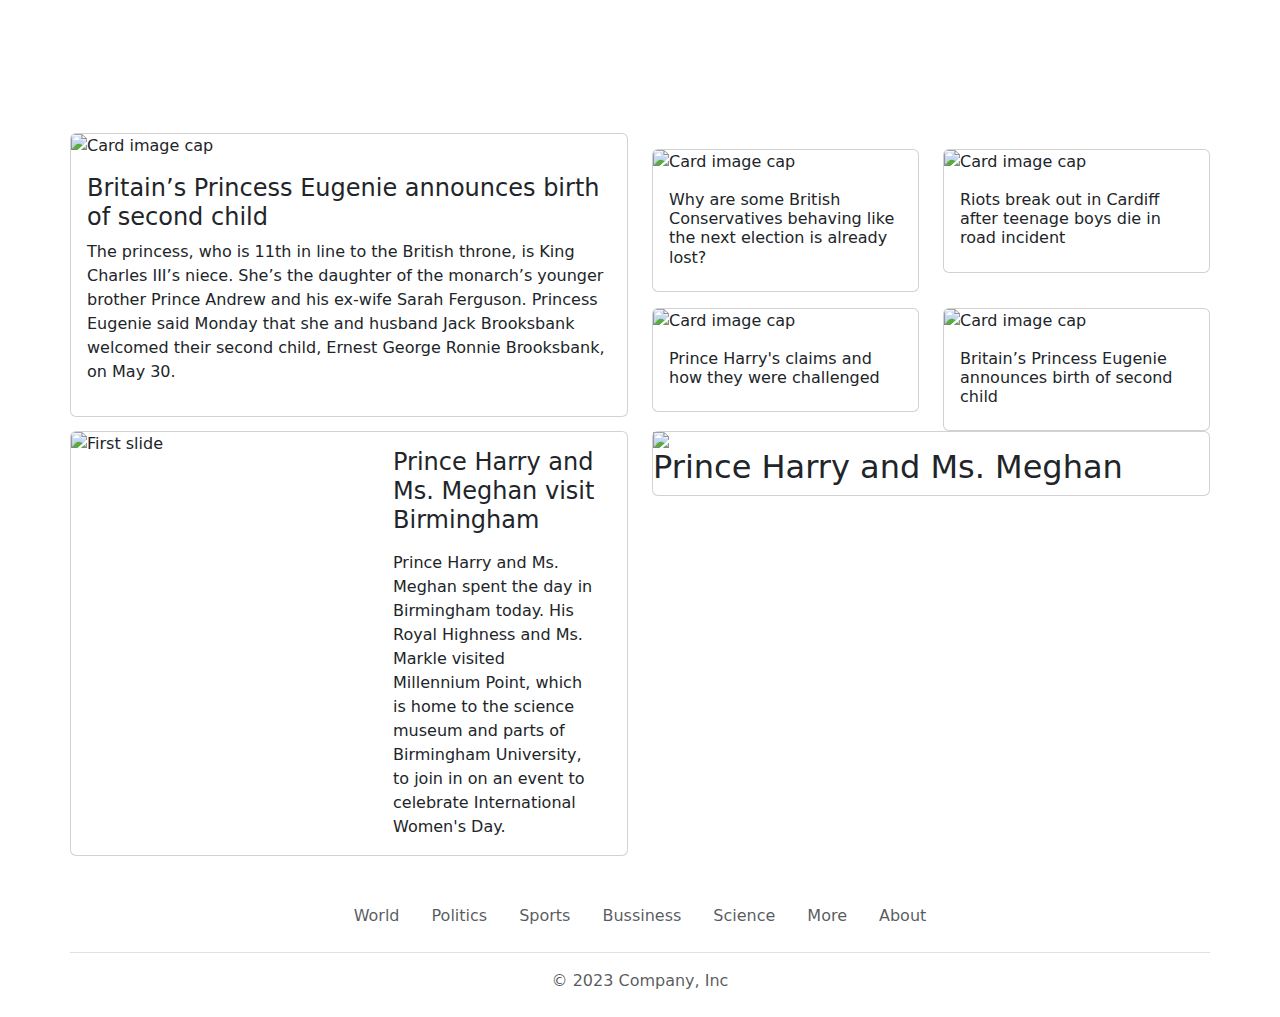
==== news.html @ 0f6a2275 "Add files via upload" ====
<!DOCTYPE html>
<html>

<head>
    <title>News</title>
</head>
<meta name="viewport" content="width=device-width, initial-scale=1">
<link href="https://fonts.googleapis.com/css?family=Rubik:300,400,500,700,900|Montserrat:300,400,500,600,700,800,900"
    rel="stylesheet" type="text/css">
<link href="assets/fonts/feather/style.min.css" rel="stylesheet">
<link href="assets/fonts/simple-line-icons/style.css" rel="stylesheet">
<link href="https://cdn.jsdelivr.net/npm/bootstrap@5.2.3/dist/css/bootstrap.min.css" rel="stylesheet">
<script src="https://cdn.jsdelivr.net/npm/bootstrap@5.2.3/dist/js/bootstrap.bundle.min.js"></script>
<link href="https://cdnjs.cloudflare.com/ajax/libs/font-awesome/4.7.0/css/font-awesome.min.css" rel="stylesheet">

<!--<link href="style.css" rel="stylesheet">-->
<link href="css/news.css" rel="stylesheet">
<style>

</style>

<body>
    <nav class="navbar navbar-expand-sm navbar-dark fst-nav">
        <div class="container-fluid">
            <div class="navbar-container">
                <div class="collapse navbar-collapse d-block">
                    <a class="navbar-brand" href="#">
                        <i style="font-size:xx-large" class="fa fa-sharp fa-solid fa-globe"></i>
                        <span>News</span>
                    </a>

                </div>
            </div>
            <div class="navbar-container">
                <div class="collapse navbar-collapse d-block">
                    <ul class="navbar-nav">
                        <li class="nav-item pr-3">
                            <a class="nav-link"><i class="fa fa-home"></i></a>
                        </li>
                        <li class="nav-item">
                            <a href="news.html" class="nav-link"><i class="fa fa-sharp fa-solid fa-globe"></i></a>
                        </li>
                        <li class="nav-item">
                            <a class="nav-link" href="index.html"><i class="fa fa-user"></i></a>
                        </li>

                    </ul>


                </div>
            </div>
        </div>
    </nav>
    <nav class="navbar navbar-expand-sm navbar-dark news">
        <div class="container-fluid">
            <div class="navbar-container">
                <div class="collapse navbar-collapse d-block">
                    <ul class="navbar-nav">
                        <li class="nav-item">
                            <a class="nav-link active" aria-current="page" href="#">World</a>
                        </li>
                        <li class="nav-item">
                            <a class="nav-link" href="#">Politics</a>
                        </li>
                        <li class="nav-item">
                            <a class="nav-link" href="#">Sports</a>
                        </li>
                        <li class="nav-item">
                            <a class="nav-link" href="#">Bussiness</a>
                        </li>
                        <li class="nav-item">
                            <a class="nav-link" href="#">Science</a>
                        </li>

                    </ul>

                </div>
            </div>
            <div class="navbar-container">
                <div class="collapse navbar-collapse d-block">
                    <ul class="navbar-nav">
                        <li class="nav-item pr-3">
                            <a class="nav-link"><i class="fa fa-home"></i></a>
                        </li>
                        <li class="nav-item">
                            <a href="news.html" class="nav-link"><i class="fa fa-sharp fa-solid fa-globe"></i></a>
                        </li>
                        <li class="nav-item">
                            <a class="nav-link" href="index.html"><i class="fa fa-user"></i></a>
                        </li>

                    </ul>


                </div>
            </div>
        </div>
    </nav>

    <div class="container mt-3 p-0">

        <div class="row">

            <div class="col-12 col-l-6 col-xl-6 col-md-12 col-sm-12">
                <div class="card mt-0 pt-0 ">
                    <img class="card-img-top" src="img/princess-eugenie-jack-brooksbank-file-090321.webp"
                        alt="Card image cap">
                    <div class="card-body">
                        <h4 class="card-h">Britain’s Princess Eugenie announces birth of second child</h4>
                        <p>The princess, who is 11th in line to the British throne, is King Charles III’s niece. She’s
                            the daughter of the monarch’s younger brother Prince Andrew and his ex-wife Sarah Ferguson.

                            Princess Eugenie said Monday that she and husband Jack Brooksbank welcomed their second
                            child, Ernest George Ronnie Brooksbank, on May 30.</p>
                    </div>
                </div>
            </div>
            <div class="col-12 col-l-6 col-xl-6 col-md-12 col-sm-12">
                <div class="row  mt-3">
                    <div class="col-12 col-l-6 col-xl-6 col-md-12 col-sm-12">
                        <div class="card mt-0 pt-0 ">
                            <img class="card-img-top" src="img/national-conservatism-conference-uk.webp"
                                alt="Card image cap">
                            <div class="card-body">
                                <h6 class="card-h">Why are some British Conservatives behaving like the next election is
                                    already lost?</h6>
                            </div>
                        </div>
                    </div>
                    <div class="col-12 col-l-6 col-xl-6 col-md-12 col-sm-12">
                        <div class="card mt-0 pt-0 ">
                            <img class="card-img-top" src="img/cardiff-unrest-052323.jpg" alt="Card image cap">
                            <div class="card-body">
                                <h6 class="card-h">Riots break out in Cardiff after teenage boys die in road incident
                                </h6>
                            </div>
                        </div>
                    </div>
                </div>
                <div class=" col-l-6 col-xl-6 col-md-12 col-sm-12"></div>
                <div class="row  mt-3">
                    <div class="col-12 col-l-6 col-xl-6 col-md-12 col-sm-12">
                        <div class="card mt-0 pt-0 ">
                            <img class="card-img-top" src="img/_princeharryrollsbuildingh.png.webp"
                                alt="Card image cap">
                            <div class="card-body">
                                <h6 class="card-h">Prince Harry's claims and how they were challenged
                                </h6>
                            </div>
                        </div>
                    </div>
                    <div class="col-12 col-l-6 col-xl-6 col-md-12 col-sm-12">
                        <div class="card mt-0 pt-0 ">
                            <img class="card-img-top" src="img/2018_01_22_39265_1516621872._large.jpg"
                                alt="Card image cap">
                            <div class="card-body">
                                <h6 class="card-h">Britain’s Princess Eugenie announces birth of second child</h6>

                            </div>
                        </div>
                    </div>
                </div>

            </div>
        </div>
        <div class="row match-height">
            <div class="col-xl-6 col-lg-12">
                <div  class="card overflow-hidden">
                    <div  class="row">
                        <div  class="col-sm-6 col-12">
                            <div class="card-img">
                                    <div >
                                        <div ><img  src="img/prince-harry-and-meghan-markle-visit-birmingham.jpg" alt="First slide"
                                                class="d-block w-100 ng-star-inserted"><!----></div>
                                  
                                
                                    </div>
                              </div>
                        </div>
                        <div class="col-sm-6 col-12 d-flex align-items-center">
                            <div class="card-body">
                                <div class="align-self-center">
                                    <div class="px-3">
                                        <h4 class="card-title mb-3">Prince Harry and Ms. Meghan visit Birmingham  </h4>
                                        <p  class="card-text">Prince Harry and Ms. Meghan spent the day in Birmingham today. His Royal Highness and Ms. Markle visited Millennium Point, which is home to the science museum and parts of Birmingham University, to join in on an event to celebrate International Women's Day.</p>
                                    </div>
                                </div>
                            </div>
                        </div>
                    </div>
                </div>
            </div>
       <div class="col-xl-6 col-lg-12">
                <div  class="card ">
                    <div  class="row">
                        <div  class="col-sm-12 col-12">
                            <div class="card-img">
                                    
                                        <div class="img-container"><img  src="img/5af59a93965f4c22008b47cd.webp" 
                                                class="d-block w-100 ng-star-inserted">
												<h2>Prince Harry and Ms. Meghan </h2>
												</div>
                                  
                                
                                   
                              </div>
                        </div>

                    </div>
                </div>
            </div>
        </div>
        <div class="row  mt-3">

           

            <!-- footer -->
            <div class="container">
                <footer class="my-4">
                    <ul class="nav justify-content-center border-bottom pb-3 mb-3">
                        <li class="nav-item"><a href="#" class="nav-link px-3 text-muted">World</a></li>
                        <li class="nav-item"><a href="#" class="nav-link px-3 text-muted">Politics</a></li>
                        <li class="nav-item"><a href="#" class="nav-link px-3 text-muted">Sports</a></li>
                        <li class="nav-item"><a href="#" class="nav-link px-3 text-muted">Bussiness</a></li>
                        <li class="nav-item"><a href="#" class="nav-link px-3 text-muted">Science</a></li>
                        <li class="nav-item"><a href="#" class="nav-link px-3 text-muted">More</a></li>
                        <li class="nav-item"><a href="#" class="nav-link px-3 text-muted">About</a></li>
                    </ul>
                    <p class="text-center text-muted">© 2023 Company, Inc</p>
                </footer>
            </div>
            <script>

                const links = document.querySelectorAll('#personal-info .nav-link');
                const divs = document.querySelectorAll('#personal-info .row');

                if (links.length) {
                    links.forEach((link) => {
                        link.addEventListener('click', (e) => {
                            links.forEach((link) => {

                                link.classList.remove('active');
                                const info = document.querySelectorAll('#info-div');

                            });
                            divs.forEach((div) => {
                                div.style.display = 'none';

                            });
                            e.preventDefault();
                            var linkedDiv = link.hash;
                            const shownDiv = document.querySelectorAll(linkedDiv);
                            link.classList.add('active');
                            shownDiv[0].style.display = 'block';
                        });
                    });
                };
            </script>
</body>


</html>
---- style.css ----
* {
        font-family: Montserrat, Segoe UI, Roboto, Helvetica Neue, Arial, sans-serif;
    }

    body {
        background-color: #f7f3f3;
        color: purple;

    }

    .fa-home,
    .fa-user {
        font-size: xx-large;
        ;
    }

    .navbar>.container-fluid {
        justify-content: space-between;
        max-width: 1000px;
    }

    .navbar-nav {
        flex-direction: row;
    }

    .profile {
        position: relative;
        height: 165px;
    }

    .card-header,
    .navbar {
        background-image: url("img/background-design3.jpg");
        color: #af3fa6;
        font-size: x-large;
        background-size: cover;
        font-weight: bold;
    }

    .nav-item {
        padding-left: 10px
    }


    .container {
        text-align: center;
        background-color: #f7f3f3;

        /*   border: #eaeaea 1px solid;
        box-shadow: -1px 7px 18px #eaeaea;
		background-color: white;
	   height: 97vh;*/
        max-width: 1000px
    }

    .card {
        border-radius: 2%;
        border: #eaeaea 1px solid;


        margin: 15px 0;
        box-shadow: -8px 8px 14px 0 rgba(25, 42, 70, .11);

    }




    .image {

        box-shadow: -1px 0px 0px 8px #ffffff;
        /* box-shadow: 1px 1px 9px 2px #cbc3c3;*/
        margin-top: 20px;

        z-index: 2;
        ;
    }


    .social-list {
        display: flex;
        list-style: none;
        justify-content: center;
        padding: 0;
    }

    .social-list li {
        padding: 10px;
        color: purple;
        font-size: 19px;

    }




    .list {
        list-style: none;
        text-align: left;
    }

    .list li {
        padding: 8px;
        font-weight: bold;
    }

    .info {
        margin-left: 7px;
        text-align: left;
        letter-spacing: .3px;
    }

    .mystyle {
        width: 100%;
        padding: 25px;
        background-color: coral;
        color: white;
        font-size: 25px;
        box-sizing: border-box;
    }

    #personal-info .nav-link {
        color: purple
    }

    #personal-info .nav-link.active {
        background: purple;
        color: white
    }

    .info-list {
        list-style: none;
        text-align: left;
        line-height: 40px;
    }
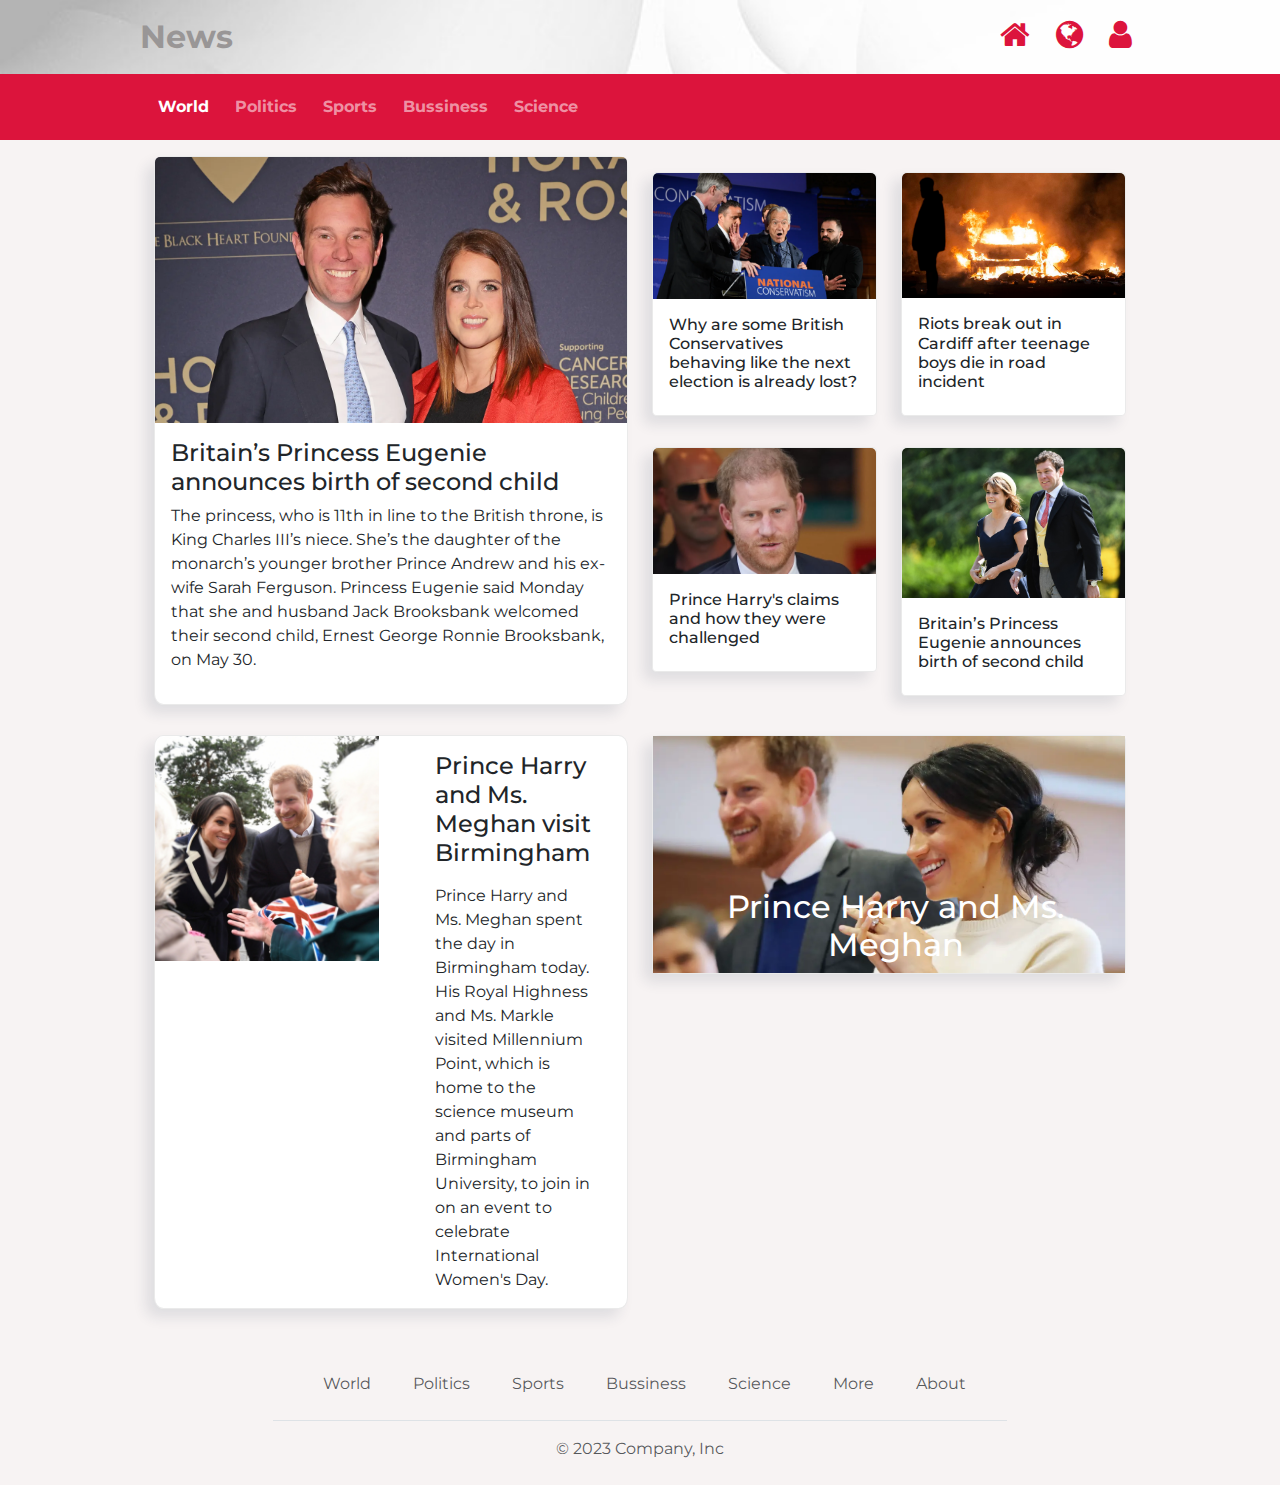
==== commit ea1570c9: "Update news.html" ====
--- a/news.html
+++ b/news.html
@@ -24,7 +24,7 @@
         <div class="container-fluid">
             <div class="navbar-container">
                 <div class="collapse navbar-collapse d-block">
-                    <a class="navbar-brand" href="#">
+                    <a class="navbar-brand" href="news.html"
                         <i style="font-size:xx-large" class="fa fa-sharp fa-solid fa-globe"></i>
                         <span>News</span>
                     </a>
@@ -168,14 +168,12 @@
                 <div  class="card overflow-hidden">
                     <div  class="row">
                         <div  class="col-sm-6 col-12">
-                            <div class="card-img">
-                                    <div >
-                                        <div ><img  src="img/prince-harry-and-meghan-markle-visit-birmingham.jpg" alt="First slide"
+                            <div class="card-img"><img  src="img/prince-harry-and-meghan-markle-visit-birmingham.jpg" alt="First slide"
                                                 class="d-block w-100 ng-star-inserted"><!----></div>
                                   
                                 
-                                    </div>
-                              </div>
+                                  
+                             
                         </div>
                         <div class="col-sm-6 col-12 d-flex align-items-center">
                             <div class="card-body">
@@ -229,34 +227,8 @@
                     <p class="text-center text-muted">© 2023 Company, Inc</p>
                 </footer>
             </div>
-            <script>
-
-                const links = document.querySelectorAll('#personal-info .nav-link');
-                const divs = document.querySelectorAll('#personal-info .row');
-
-                if (links.length) {
-                    links.forEach((link) => {
-                        link.addEventListener('click', (e) => {
-                            links.forEach((link) => {
-
-                                link.classList.remove('active');
-                                const info = document.querySelectorAll('#info-div');
-
-                            });
-                            divs.forEach((div) => {
-                                div.style.display = 'none';
-
-                            });
-                            e.preventDefault();
-                            var linkedDiv = link.hash;
-                            const shownDiv = document.querySelectorAll(linkedDiv);
-                            link.classList.add('active');
-                            shownDiv[0].style.display = 'block';
-                        });
-                    });
-                };
-            </script>
+          
 </body>
 
 
-</html>+</html>
--- a/css/news.css
+++ b/css/news.css
@@ -0,0 +1,115 @@
+ * {
+        font-family: Montserrat, Segoe UI, Roboto, Helvetica Neue, Arial, sans-serif;
+    }
+
+    body {
+        background-color: #f7f3f3;
+        color: balck;
+
+    }
+
+
+   .fa{
+	   color:crimson;
+	    font-size: xx-large;
+    }
+	
+	 .fa:hover {
+	   color:#a40e27;
+	    font-size: xx-large;
+    }
+	.navbar-brand span{
+	   color:#999696;
+    }
+	
+	
+    .navbar>.container-fluid {
+     
+        max-width: 80%;
+    }
+
+    .navbar-nav {
+        flex-direction: row;
+    }
+
+    .profile {
+        position: relative;
+        height: 165px;
+    }
+
+    .card-header,
+    .fst-nav {
+        background-image: url("../img/white-gradient-background-image_754036.jpg");
+        color: #af3fa6;
+        font-size: x-large;
+        background-size: cover;
+        font-weight: bold;
+    }
+	 .card-header,
+    .news {
+        background-color: crimson;
+        color: white;
+        font-weight: bold;
+    }
+	
+
+    .nav-item {
+        padding-left: 10px
+    }
+
+
+    .container {
+        text-align: center;
+        background-color: #f7f3f3;
+
+        /*   border: #eaeaea 1px solid;
+        box-shadow: -1px 7px 18px #eaeaea;
+		background-color: white;
+	   height: 97vh;*/
+        max-width: 76%
+    }
+
+.card-body{text-align: start;
+}
+.card-h:hover{
+text-decoration-line: underline;
+}
+    .card {
+        border-radius: 2%;
+        border: #eaeaea 1px solid;
+
+
+        margin: 15px 0;
+        box-shadow: -8px 8px 14px 0 rgba(25, 42, 70, .11);
+
+    }
+
+
+
+
+    .image {
+
+        box-shadow: -1px 0px 0px 8px #ffffff;
+        /* box-shadow: 1px 1px 9px 2px #cbc3c3;*/
+        margin-top: 20px;
+
+        z-index: 2;
+        ;
+    }
+
+
+.img-container{
+position:relative;
+
+}
+.img-container h2{
+opacity: 1.3;
+    position: absolute;
+    bottom: 0;
+    color: white;
+    padding-left: 13px;
+
+}
+
+
+
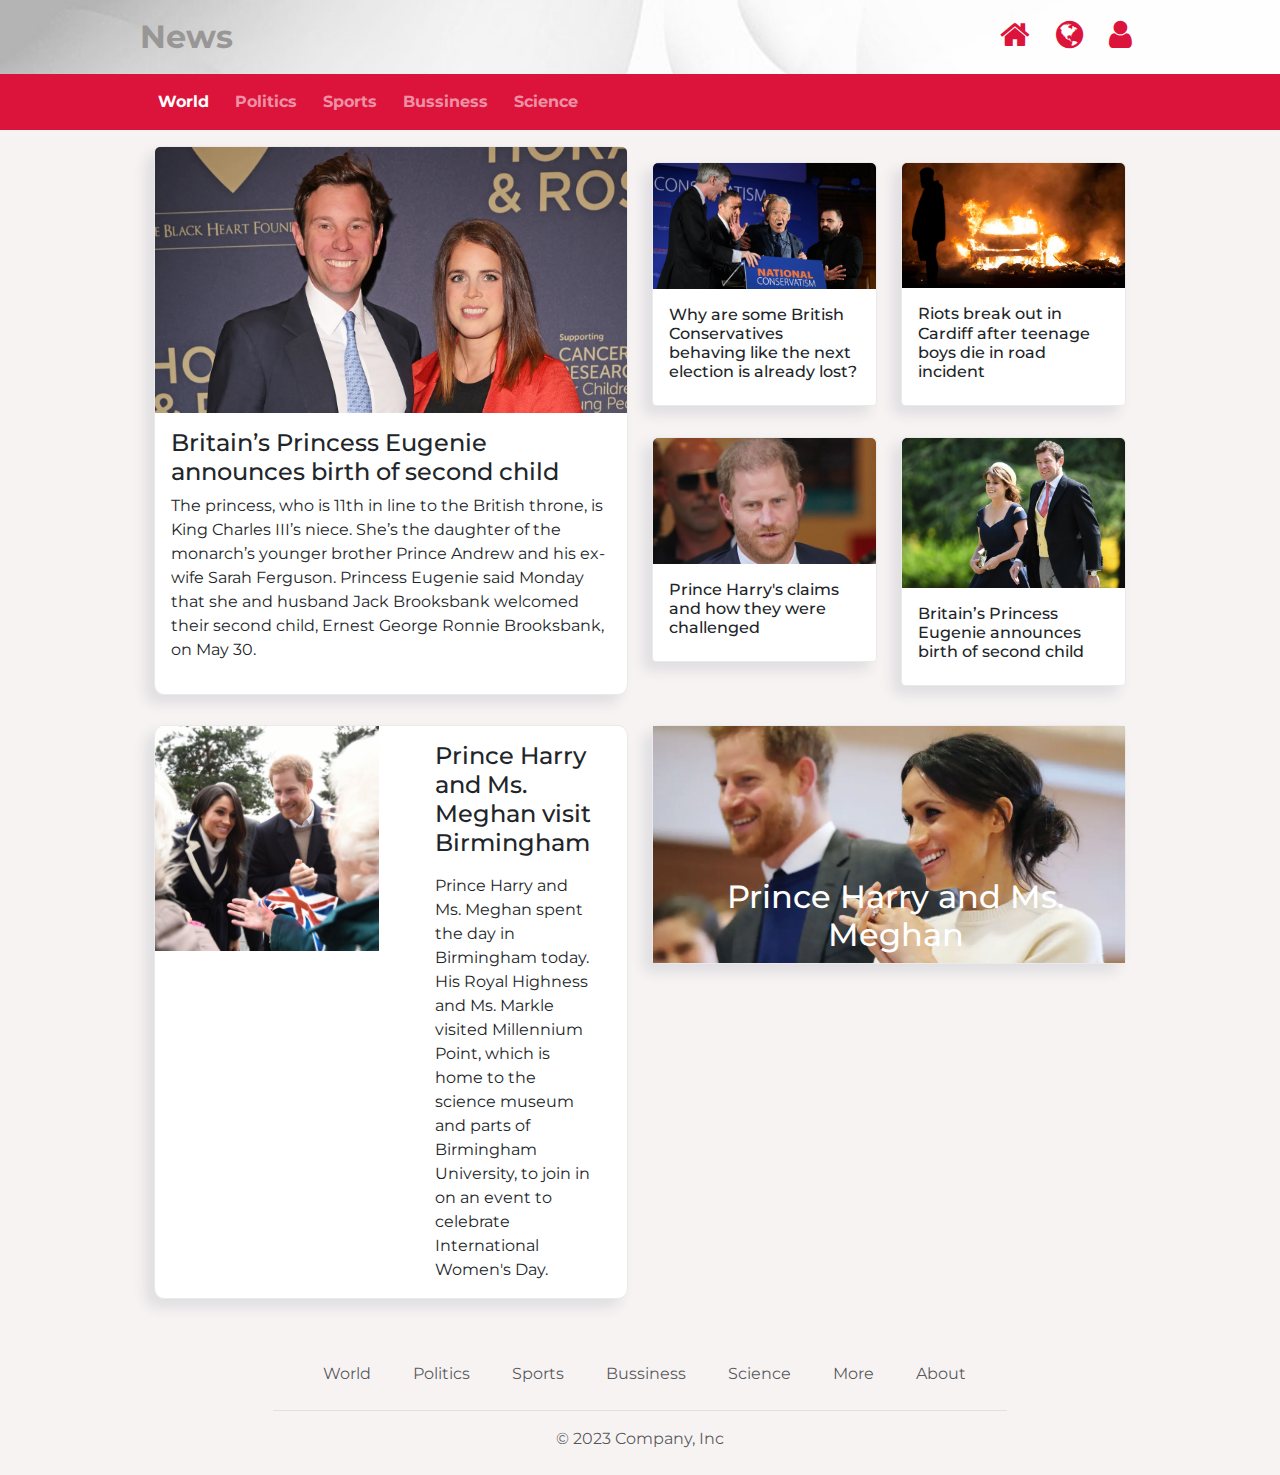
==== commit 6f8b62f0: "Update news.html" ====
--- a/news.html
+++ b/news.html
@@ -76,24 +76,7 @@
 
                 </div>
             </div>
-            <div class="navbar-container">
-                <div class="collapse navbar-collapse d-block">
-                    <ul class="navbar-nav">
-                        <li class="nav-item pr-3">
-                            <a class="nav-link"><i class="fa fa-home"></i></a>
-                        </li>
-                        <li class="nav-item">
-                            <a href="news.html" class="nav-link"><i class="fa fa-sharp fa-solid fa-globe"></i></a>
-                        </li>
-                        <li class="nav-item">
-                            <a class="nav-link" href="index.html"><i class="fa fa-user"></i></a>
-                        </li>
-
-                    </ul>
-
-
-                </div>
-            </div>
+           
         </div>
     </nav>
 
@@ -103,8 +86,7 @@
 
             <div class="col-12 col-l-6 col-xl-6 col-md-12 col-sm-12">
                 <div class="card mt-0 pt-0 ">
-                    <img class="card-img-top" src="img/princess-eugenie-jack-brooksbank-file-090321.webp"
-                        alt="Card image cap">
+                    <img class="card-img-top" src="img/princess-eugenie-jack-brooksbank-file-090321.webp">
                     <div class="card-body">
                         <h4 class="card-h">Britain’s Princess Eugenie announces birth of second child</h4>
                         <p>The princess, who is 11th in line to the British throne, is King Charles III’s niece. She’s
@@ -119,8 +101,7 @@
                 <div class="row  mt-3">
                     <div class="col-12 col-l-6 col-xl-6 col-md-12 col-sm-12">
                         <div class="card mt-0 pt-0 ">
-                            <img class="card-img-top" src="img/national-conservatism-conference-uk.webp"
-                                alt="Card image cap">
+                            <img class="card-img-top" src="img/national-conservatism-conference-uk.webp" >
                             <div class="card-body">
                                 <h6 class="card-h">Why are some British Conservatives behaving like the next election is
                                     already lost?</h6>
@@ -129,7 +110,7 @@
                     </div>
                     <div class="col-12 col-l-6 col-xl-6 col-md-12 col-sm-12">
                         <div class="card mt-0 pt-0 ">
-                            <img class="card-img-top" src="img/cardiff-unrest-052323.jpg" alt="Card image cap">
+                            <img class="card-img-top" src="img/cardiff-unrest-052323.jpg">
                             <div class="card-body">
                                 <h6 class="card-h">Riots break out in Cardiff after teenage boys die in road incident
                                 </h6>
@@ -142,7 +123,7 @@
                     <div class="col-12 col-l-6 col-xl-6 col-md-12 col-sm-12">
                         <div class="card mt-0 pt-0 ">
                             <img class="card-img-top" src="img/_princeharryrollsbuildingh.png.webp"
-                                alt="Card image cap">
+                             >
                             <div class="card-body">
                                 <h6 class="card-h">Prince Harry's claims and how they were challenged
                                 </h6>
@@ -151,8 +132,7 @@
                     </div>
                     <div class="col-12 col-l-6 col-xl-6 col-md-12 col-sm-12">
                         <div class="card mt-0 pt-0 ">
-                            <img class="card-img-top" src="img/2018_01_22_39265_1516621872._large.jpg"
-                                alt="Card image cap">
+                            <img class="card-img-top" src="img/2018_01_22_39265_1516621872._large.jpg" >
                             <div class="card-body">
                                 <h6 class="card-h">Britain’s Princess Eugenie announces birth of second child</h6>
 
@@ -168,8 +148,8 @@
                 <div  class="card overflow-hidden">
                     <div  class="row">
                         <div  class="col-sm-6 col-12">
-                            <div class="card-img"><img  src="img/prince-harry-and-meghan-markle-visit-birmingham.jpg" alt="First slide"
-                                                class="d-block w-100 ng-star-inserted"><!----></div>
+                            <div class="card-img"><img  src="img/prince-harry-and-meghan-markle-visit-birmingham.jpg" 
+                                                class="d-block w-100 "></div>
                                   
                                 
                                   
@@ -195,7 +175,7 @@
                             <div class="card-img">
                                     
                                         <div class="img-container"><img  src="img/5af59a93965f4c22008b47cd.webp" 
-                                                class="d-block w-100 ng-star-inserted">
+                                                class="d-block w-100 ">
 												<h2>Prince Harry and Ms. Meghan </h2>
 												</div>
                                   
@@ -227,7 +207,7 @@
                     <p class="text-center text-muted">© 2023 Company, Inc</p>
                 </footer>
             </div>
-          
+
 </body>
 
 
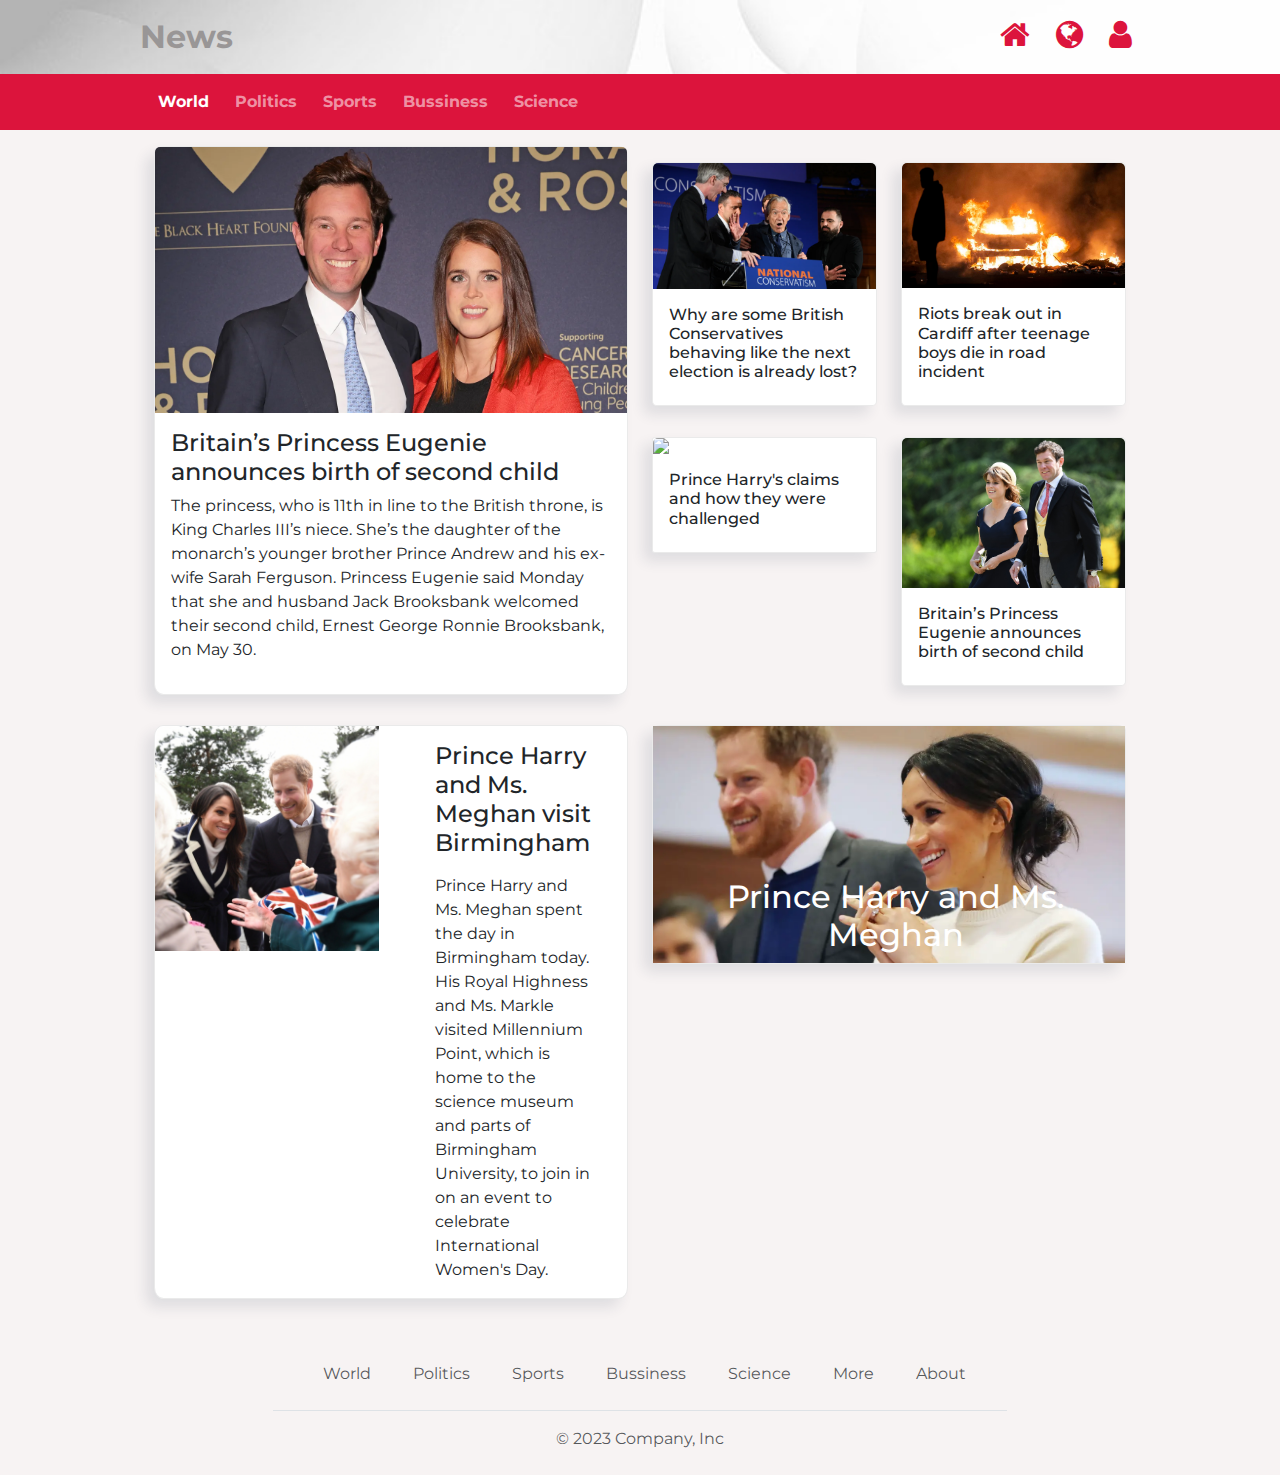
==== commit d31673f5: "Update news.html" ====
--- a/news.html
+++ b/news.html
@@ -122,7 +122,7 @@
                 <div class="row  mt-3">
                     <div class="col-12 col-l-6 col-xl-6 col-md-12 col-sm-12">
                         <div class="card mt-0 pt-0 ">
-                            <img class="card-img-top" src="img/_princeharryrollsbuildingh.png.webp"
+                            <img class="card-img-top" src="img/_princeharryrollsbuildingh.webp"
                              >
                             <div class="card-body">
                                 <h6 class="card-h">Prince Harry's claims and how they were challenged
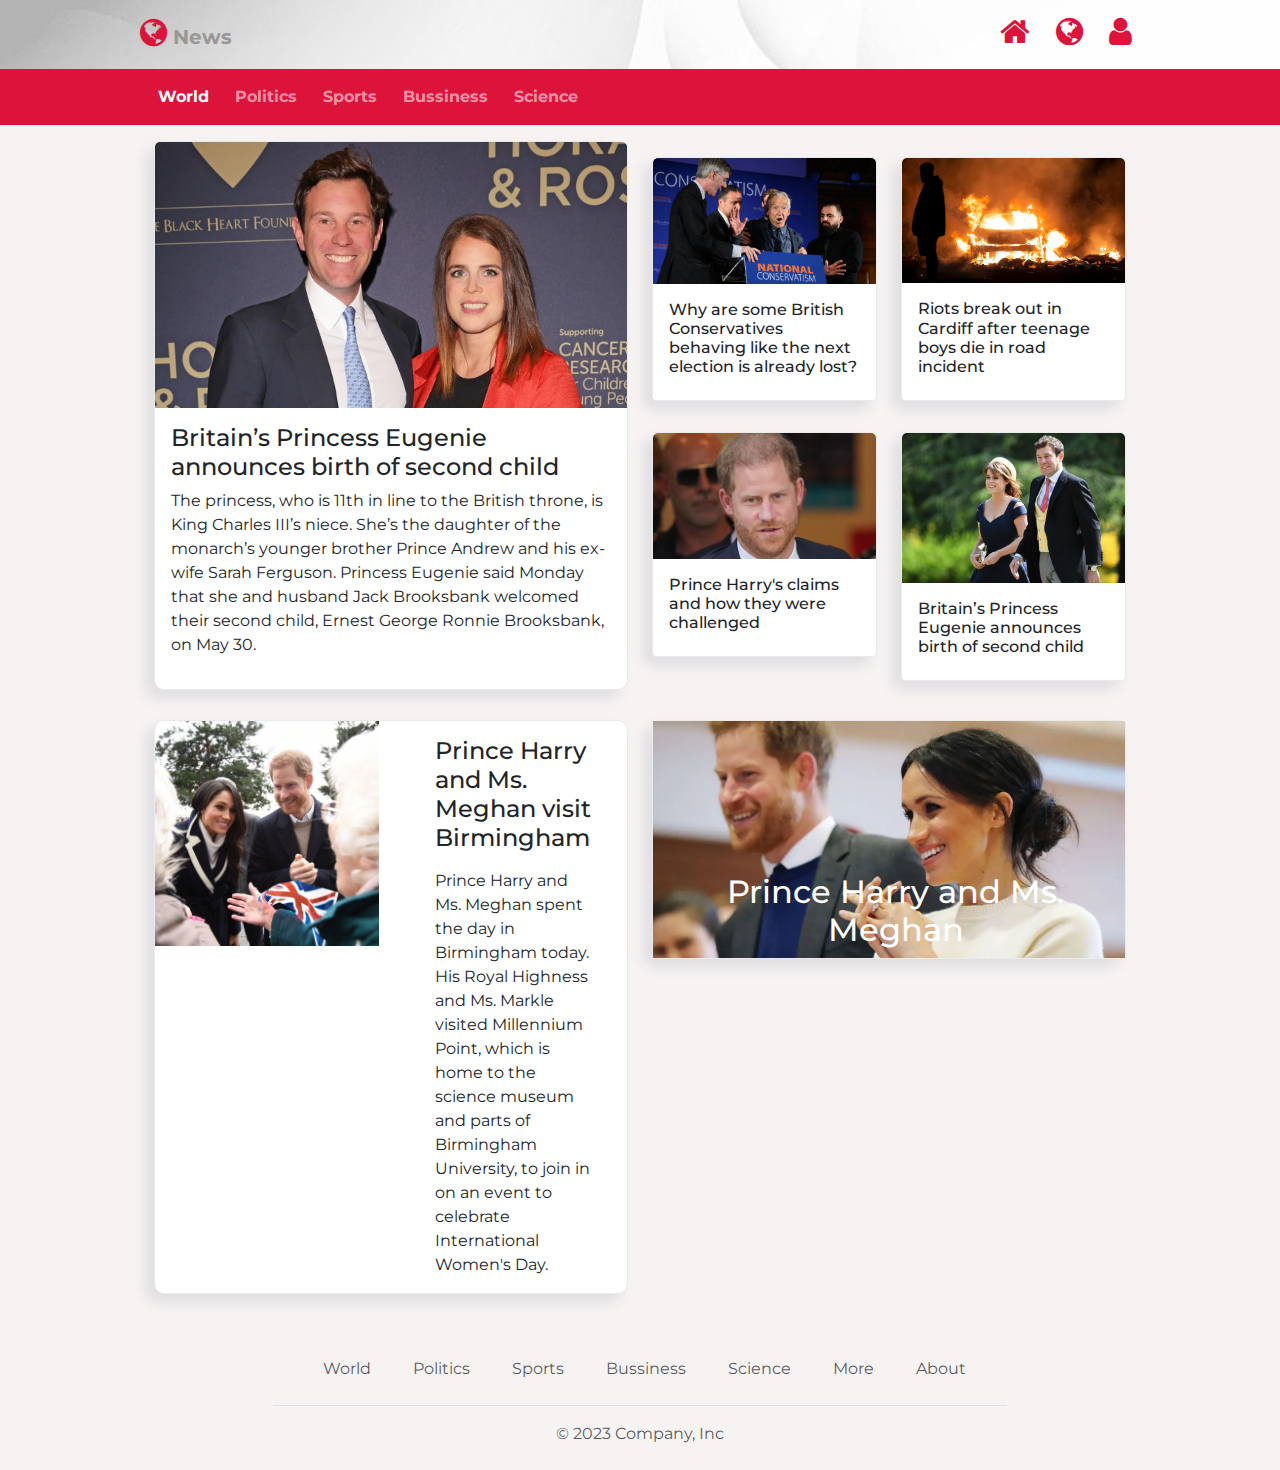
==== commit b5a05790: "Update news.html" ====
--- a/news.html
+++ b/news.html
@@ -24,7 +24,7 @@
         <div class="container-fluid">
             <div class="navbar-container">
                 <div class="collapse navbar-collapse d-block">
-                    <a class="navbar-brand" href="news.html"
+                    <a class="navbar-brand" href="news.html">
                         <i style="font-size:xx-large" class="fa fa-sharp fa-solid fa-globe"></i>
                         <span>News</span>
                     </a>
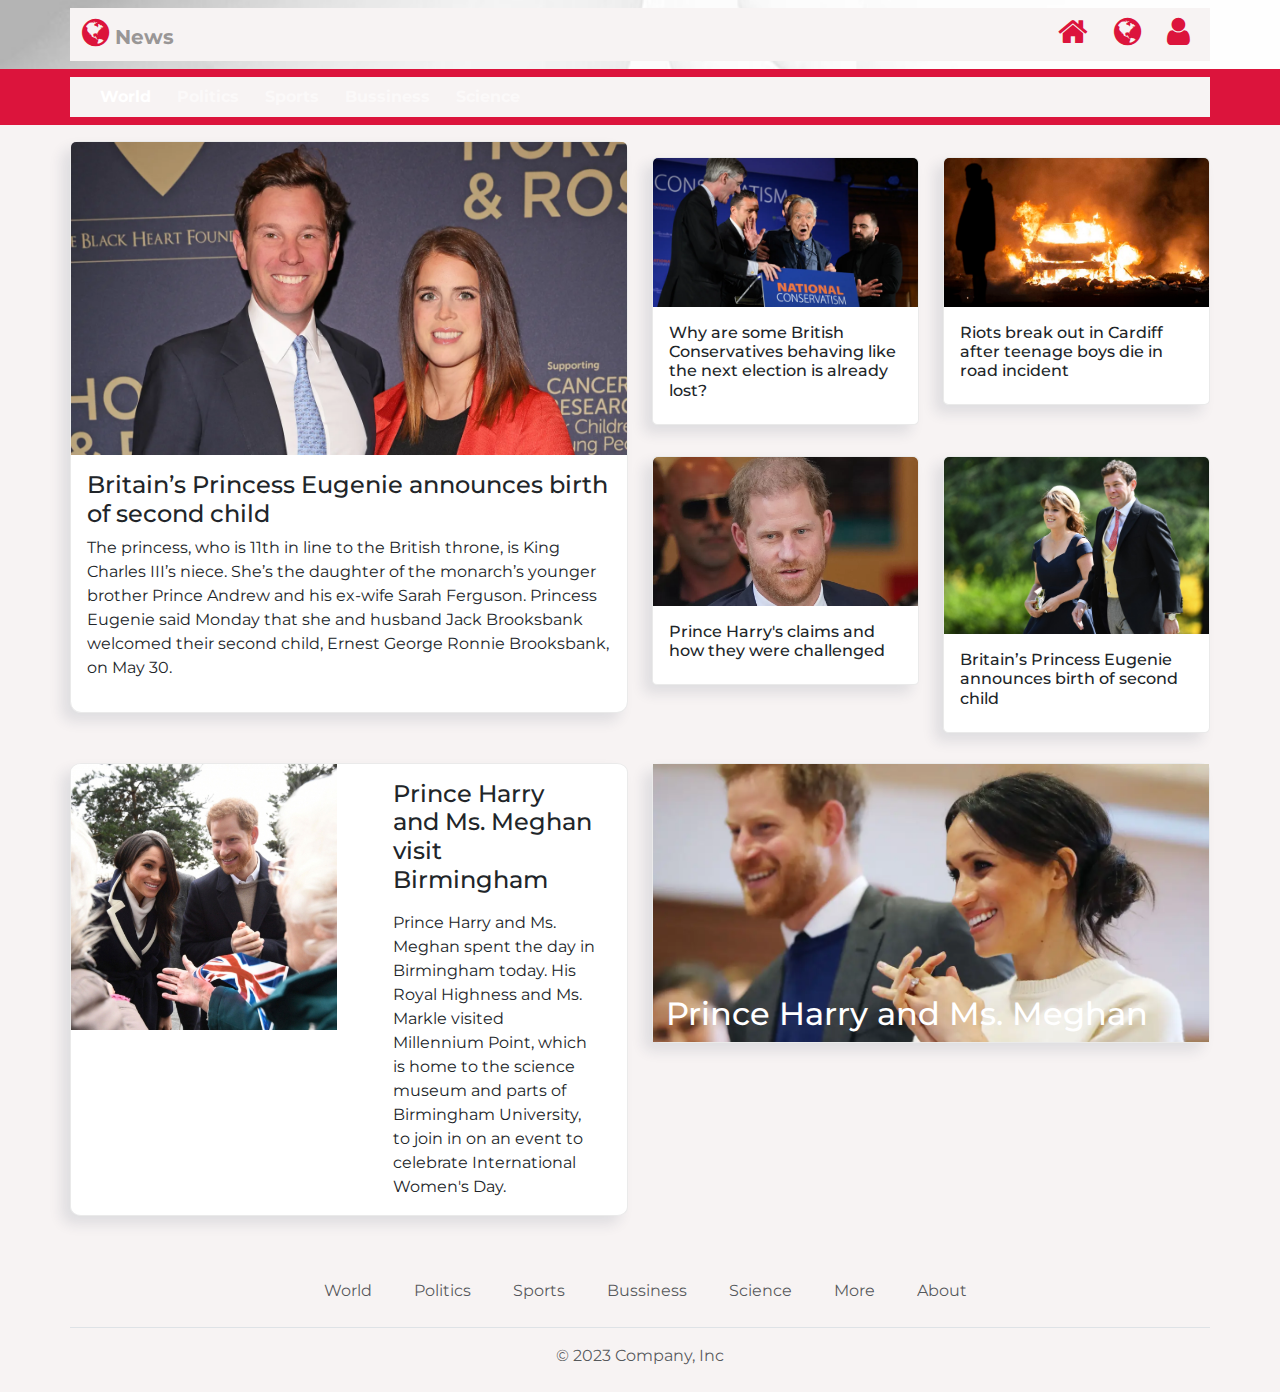
==== commit 46a68e34: "Update news.html" ====
--- a/news.html
+++ b/news.html
@@ -21,7 +21,7 @@
 
 <body>
     <nav class="navbar navbar-expand-sm navbar-dark fst-nav">
-        <div class="container-fluid">
+        <div class="container">
             <div class="navbar-container">
                 <div class="collapse navbar-collapse d-block">
                     <a class="navbar-brand" href="news.html">
@@ -52,7 +52,7 @@
         </div>
     </nav>
     <nav class="navbar navbar-expand-sm navbar-dark news">
-        <div class="container-fluid">
+        <div class="container">
             <div class="navbar-container">
                 <div class="collapse navbar-collapse d-block">
                     <ul class="navbar-nav">
@@ -80,7 +80,7 @@
         </div>
     </nav>
 
-    <div class="container mt-3 p-0">
+    <div class="container con-tent mt-3 p-0">
 
         <div class="row">
 
@@ -101,7 +101,7 @@
                 <div class="row  mt-3">
                     <div class="col-12 col-l-6 col-xl-6 col-md-12 col-sm-12">
                         <div class="card mt-0 pt-0 ">
-                            <img class="card-img-top" src="img/national-conservatism-conference-uk.webp" >
+                            <img class="card-img-top" src="img/national-conservatism-conference-uk.webp">
                             <div class="card-body">
                                 <h6 class="card-h">Why are some British Conservatives behaving like the next election is
                                     already lost?</h6>
@@ -122,8 +122,7 @@
                 <div class="row  mt-3">
                     <div class="col-12 col-l-6 col-xl-6 col-md-12 col-sm-12">
                         <div class="card mt-0 pt-0 ">
-                            <img class="card-img-top" src="img/_princeharryrollsbuildingh.webp"
-                             >
+                            <img class="card-img-top" src="img/_princeharryrollsbuildingh.png.webp">
                             <div class="card-body">
                                 <h6 class="card-h">Prince Harry's claims and how they were challenged
                                 </h6>
@@ -149,7 +148,7 @@
                     <div  class="row">
                         <div  class="col-sm-6 col-12">
                             <div class="card-img"><img  src="img/prince-harry-and-meghan-markle-visit-birmingham.jpg" 
-                                                class="d-block w-100 "></div>
+                                                class="d-block w-100"></div>
                                   
                                 
                                   
@@ -207,7 +206,7 @@
                     <p class="text-center text-muted">© 2023 Company, Inc</p>
                 </footer>
             </div>
-
+            
 </body>
 
 
--- a/css/news.css
+++ b/css/news.css
@@ -25,7 +25,7 @@
 	
     .navbar>.container-fluid {
      
-        max-width: 80%;
+       /* max-width: 80%;*/
     }
 
     .navbar-nav {
@@ -66,7 +66,7 @@
         box-shadow: -1px 7px 18px #eaeaea;
 		background-color: white;
 	   height: 97vh;*/
-        max-width: 76%
+       /* max-width: 76%*/
     }
 
 .card-body{text-align: start;
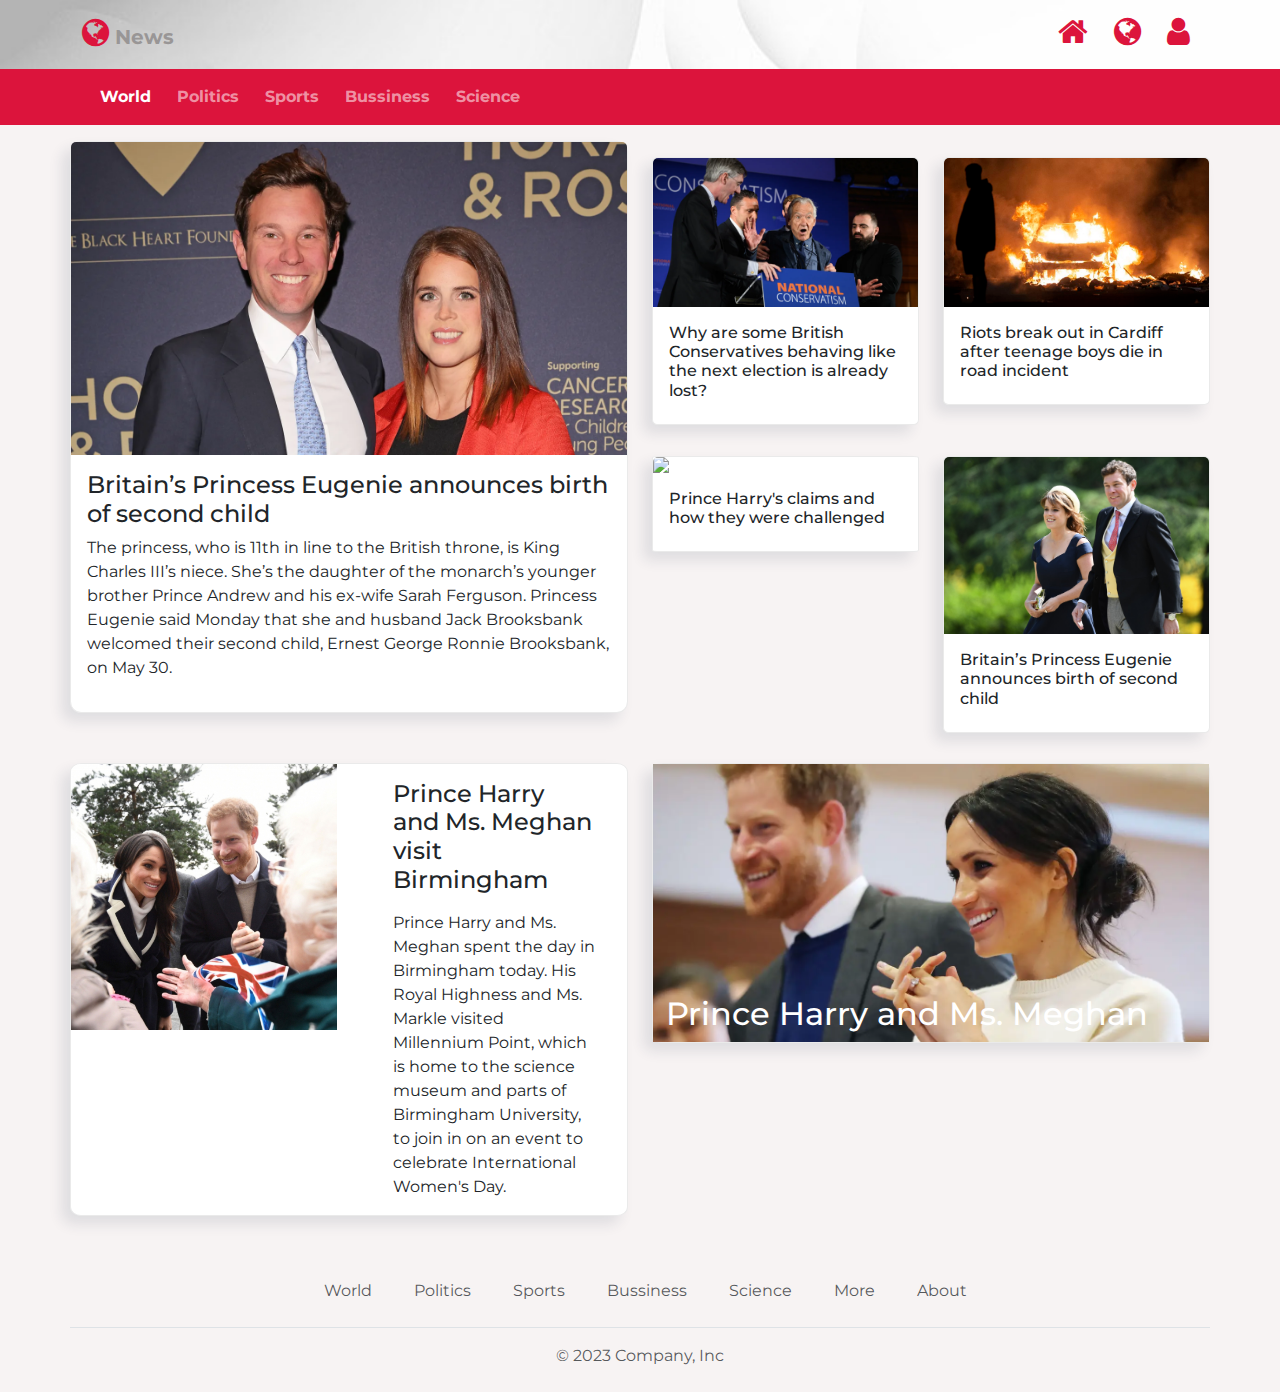
==== commit 5dfce66a: "Update news.html" ====
--- a/news.html
+++ b/news.html
@@ -122,7 +122,7 @@
                 <div class="row  mt-3">
                     <div class="col-12 col-l-6 col-xl-6 col-md-12 col-sm-12">
                         <div class="card mt-0 pt-0 ">
-                            <img class="card-img-top" src="img/_princeharryrollsbuildingh.png.webp">
+                            <img class="card-img-top" src="img/prince-harry-file-033023.jpg">
                             <div class="card-body">
                                 <h6 class="card-h">Prince Harry's claims and how they were challenged
                                 </h6>
--- a/css/news.css
+++ b/css/news.css
@@ -24,8 +24,7 @@
 	
 	
     .navbar>.container-fluid {
-     
-       /* max-width: 80%;*/
+    
     }
 
     .navbar-nav {
@@ -58,7 +57,7 @@
     }
 
 
-    .container {
+    .con-tent {
         text-align: center;
         background-color: #f7f3f3;
 
@@ -66,7 +65,7 @@
         box-shadow: -1px 7px 18px #eaeaea;
 		background-color: white;
 	   height: 97vh;*/
-       /* max-width: 76%*/
+       
     }
 
 .card-body{text-align: start;
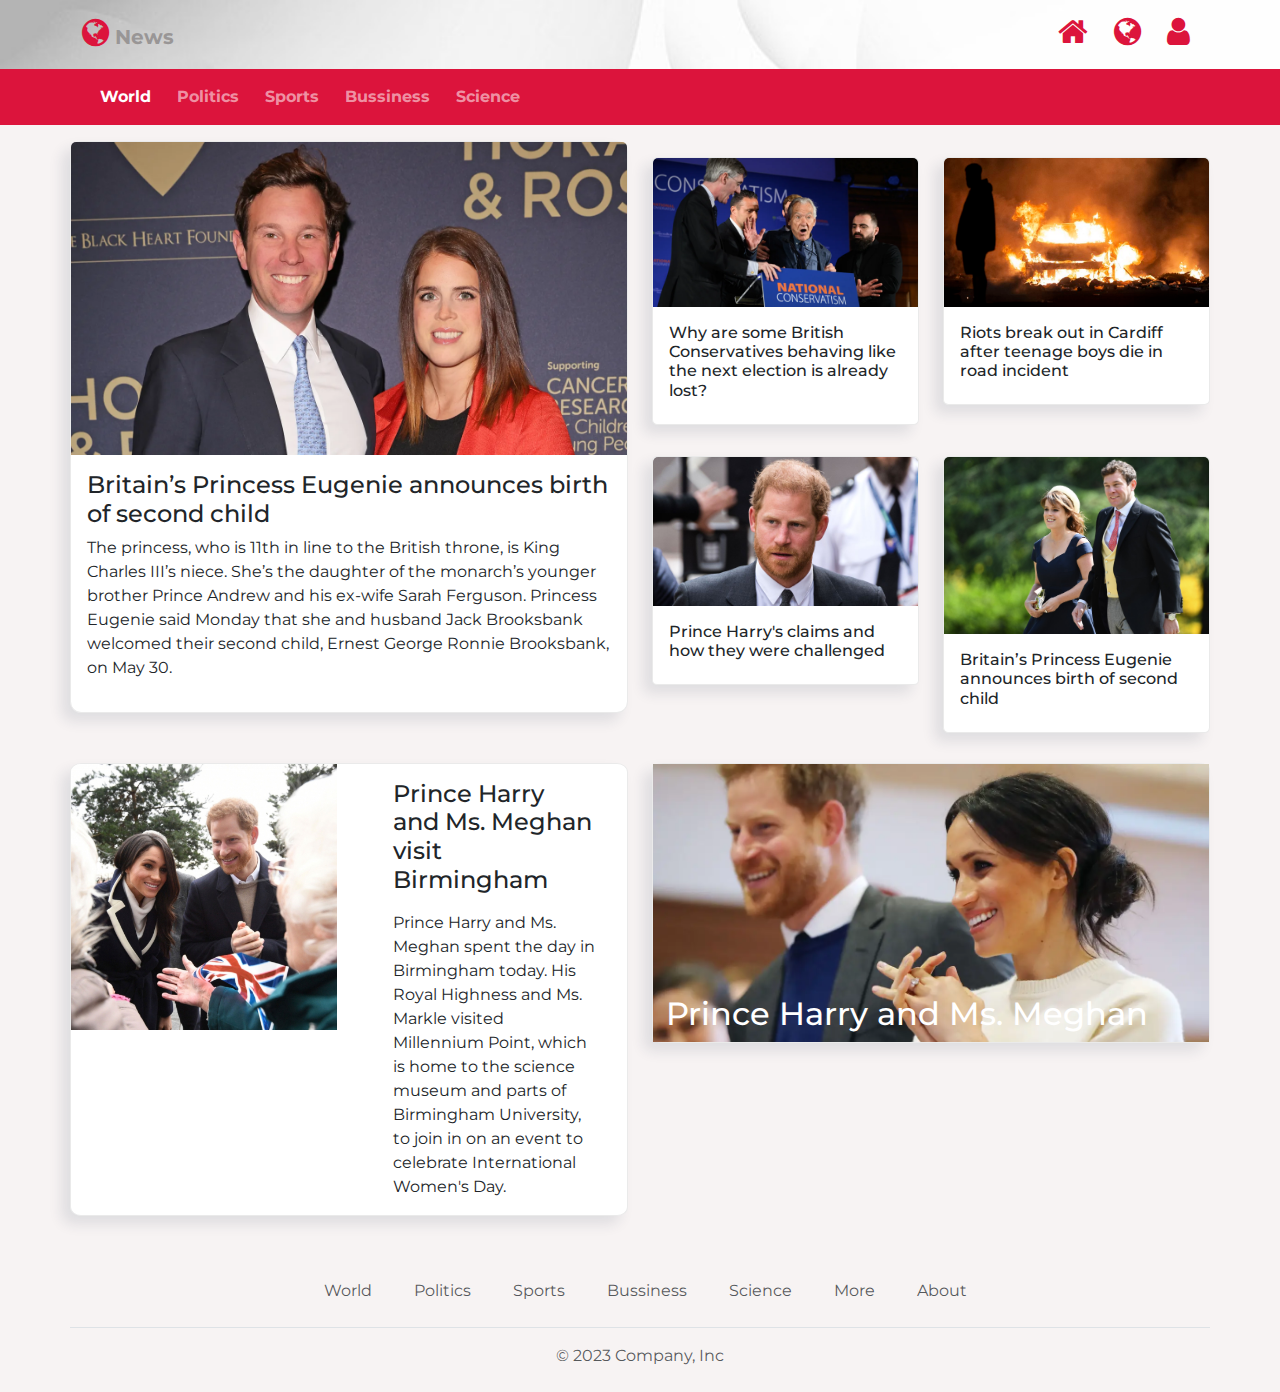
==== commit 0c09e5e1: "Update news.html" ====
--- a/news.html
+++ b/news.html
@@ -35,7 +35,7 @@
                 <div class="collapse navbar-collapse d-block">
                     <ul class="navbar-nav">
                         <li class="nav-item pr-3">
-                            <a class="nav-link"><i class="fa fa-home"></i></a>
+                            <a href="personal-blog.html" class="nav-link"><i class="fa fa-home"></i></a>
                         </li>
                         <li class="nav-item">
                             <a href="news.html" class="nav-link"><i class="fa fa-sharp fa-solid fa-globe"></i></a>
